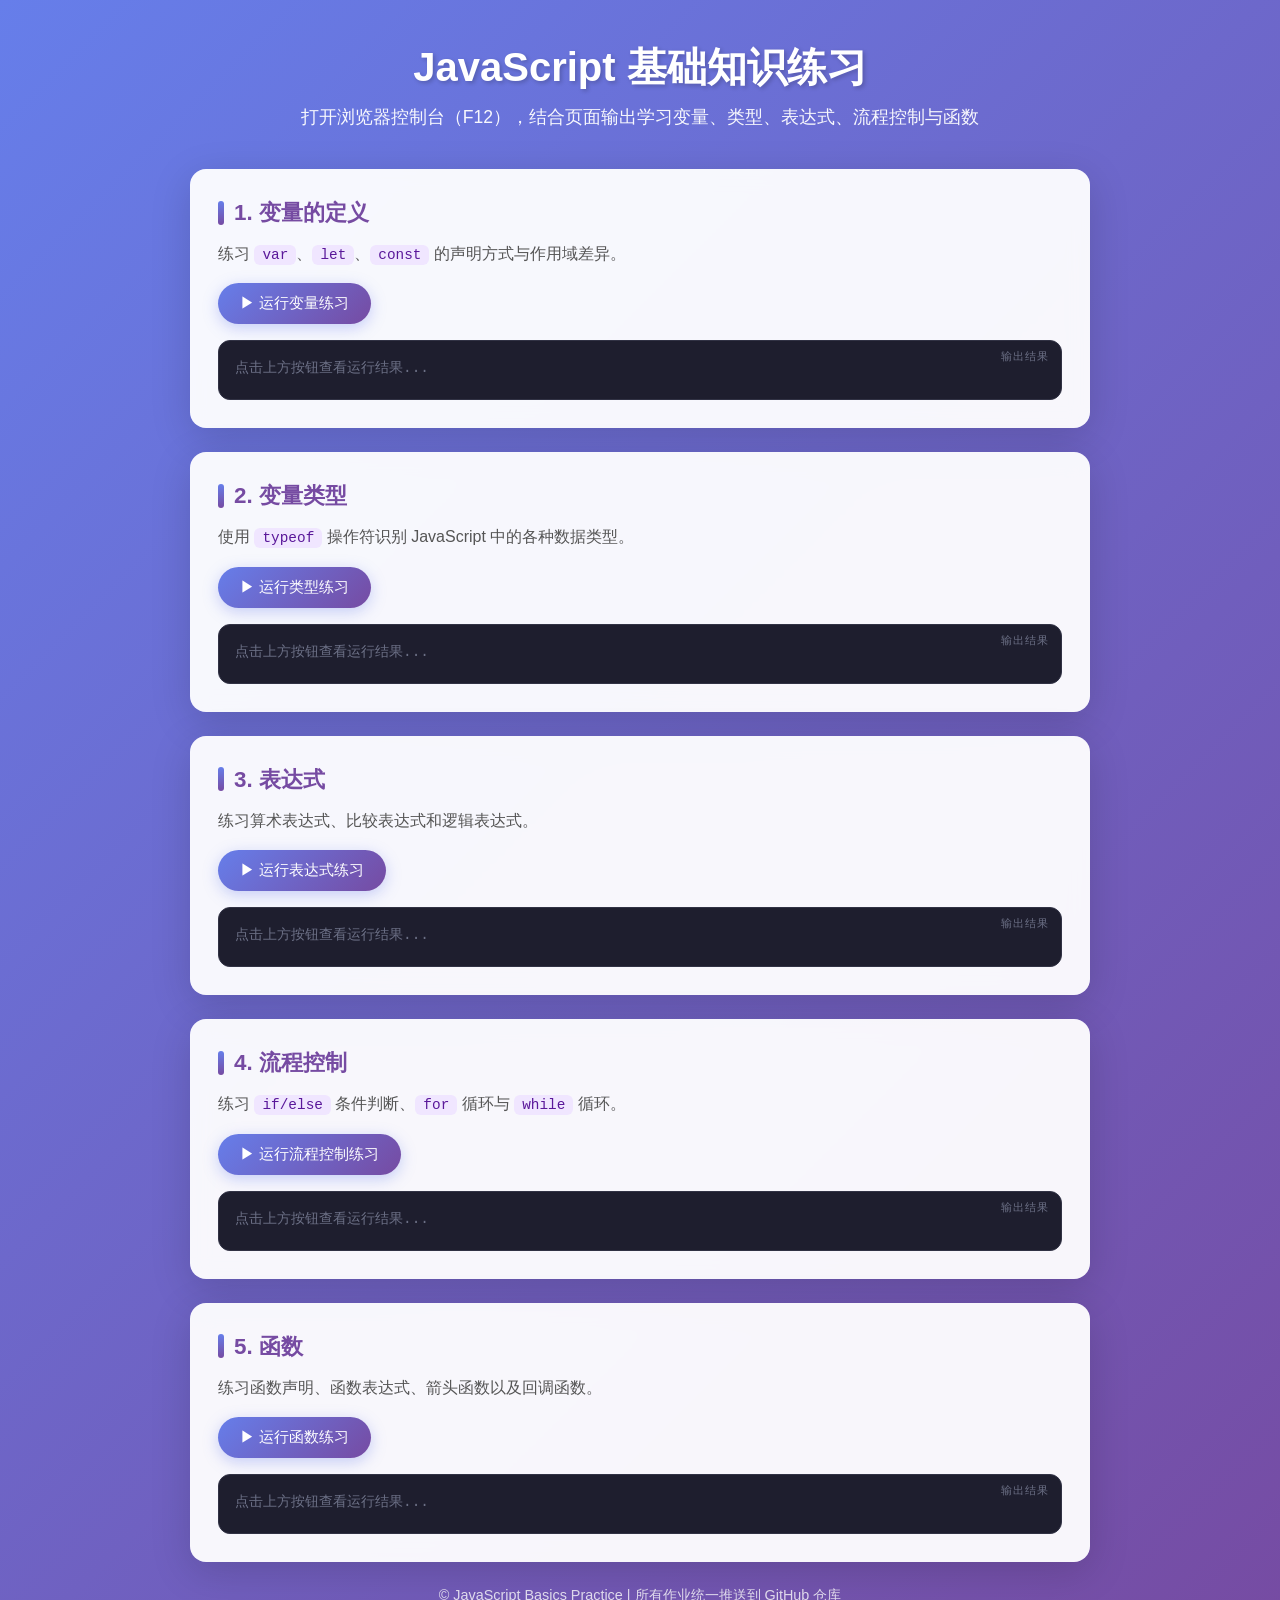
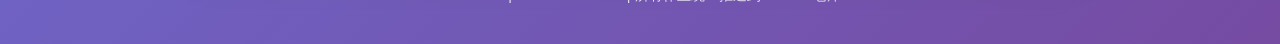
==== js-basics/index.html @ ec7c6239 "添加JS基础练习页面" ====
<!DOCTYPE html>
<html lang="zh-CN">
<head>
    <meta charset="UTF-8">
    <meta name="viewport" content="width=device-width, initial-scale=1.0">
    <title>JavaScript 基础知识练习</title>
    <style>
        * {
            margin: 0;
            padding: 0;
            box-sizing: border-box;
        }

        body {
            font-family: 'Segoe UI', 'Microsoft YaHei', Arial, sans-serif;
            background: linear-gradient(135deg, #667eea 0%, #764ba2 100%);
            min-height: 100vh;
            padding: 40px 20px;
            color: #333;
        }

        .container {
            max-width: 900px;
            margin: 0 auto;
        }

        header {
            text-align: center;
            margin-bottom: 40px;
            color: white;
        }

        header h1 {
            font-size: 2.5rem;
            margin-bottom: 10px;
            text-shadow: 2px 2px 4px rgba(0,0,0,0.2);
        }

        header p {
            font-size: 1.1rem;
            opacity: 0.95;
        }

        .card {
            background: rgba(255, 255, 255, 0.95);
            border-radius: 16px;
            padding: 28px;
            margin-bottom: 24px;
            box-shadow: 0 10px 40px rgba(0, 0, 0, 0.15);
            backdrop-filter: blur(10px);
            transition: transform 0.3s ease, box-shadow 0.3s ease;
        }

        .card:hover {
            transform: translateY(-4px);
            box-shadow: 0 16px 50px rgba(0, 0, 0, 0.2);
        }

        .card h2 {
            color: #764ba2;
            font-size: 1.4rem;
            margin-bottom: 12px;
            display: flex;
            align-items: center;
            gap: 10px;
        }

        .card h2::before {
            content: '';
            display: inline-block;
            width: 6px;
            height: 24px;
            background: linear-gradient(180deg, #667eea, #764ba2);
            border-radius: 3px;
        }

        .card > p {
            color: #555;
            margin-bottom: 16px;
            line-height: 1.7;
        }

        code {
            background: #f0e6ff;
            color: #5a189a;
            padding: 2px 8px;
            border-radius: 6px;
            font-family: 'Consolas', 'Monaco', monospace;
            font-size: 0.9em;
        }

        .btn-group {
            display: flex;
            flex-wrap: wrap;
            gap: 10px;
            margin-bottom: 16px;
        }

        button {
            background: linear-gradient(135deg, #667eea 0%, #764ba2 100%);
            color: white;
            border: none;
            padding: 10px 22px;
            border-radius: 25px;
            cursor: pointer;
            font-size: 0.95rem;
            font-weight: 500;
            transition: all 0.3s ease;
            box-shadow: 0 4px 15px rgba(102, 126, 234, 0.35);
        }

        button:hover {
            transform: translateY(-2px);
            box-shadow: 0 6px 20px rgba(102, 126, 234, 0.5);
        }

        button:active {
            transform: translateY(0);
        }

        .output {
            background: #1e1e2e;
            color: #a6e3a1;
            padding: 16px;
            border-radius: 12px;
            font-family: 'Consolas', 'Monaco', monospace;
            font-size: 0.9rem;
            white-space: pre-wrap;
            line-height: 1.6;
            min-height: 60px;
            border: 1px solid #313244;
            position: relative;
            overflow-x: auto;
        }

        .output::before {
            content: '输出结果';
            position: absolute;
            top: 8px;
            right: 12px;
            font-size: 0.7rem;
            color: #6c7086;
            text-transform: uppercase;
            letter-spacing: 1px;
        }

        .output.empty {
            color: #6c7086;
        }

        footer {
            text-align: center;
            color: rgba(255,255,255,0.8);
            margin-top: 20px;
            font-size: 0.9rem;
        }

        @media (max-width: 600px) {
            header h1 {
                font-size: 1.8rem;
            }
            .card {
                padding: 20px;
            }
        }
    </style>
</head>
<body>
    <div class="container">
        <header>
            <h1>JavaScript 基础知识练习</h1>
            <p>打开浏览器控制台（F12），结合页面输出学习变量、类型、表达式、流程控制与函数</p>
        </header>

        <div class="card">
            <h2>1. 变量的定义</h2>
            <p>练习 <code>var</code>、<code>let</code>、<code>const</code> 的声明方式与作用域差异。</p>
            <div class="btn-group">
                <button onclick="practiceVariables()">▶ 运行变量练习</button>
            </div>
            <div class="output empty" id="output-variables">点击上方按钮查看运行结果...</div>
        </div>

        <div class="card">
            <h2>2. 变量类型</h2>
            <p>使用 <code>typeof</code> 操作符识别 JavaScript 中的各种数据类型。</p>
            <div class="btn-group">
                <button onclick="practiceTypes()">▶ 运行类型练习</button>
            </div>
            <div class="output empty" id="output-types">点击上方按钮查看运行结果...</div>
        </div>

        <div class="card">
            <h2>3. 表达式</h2>
            <p>练习算术表达式、比较表达式和逻辑表达式。</p>
            <div class="btn-group">
                <button onclick="practiceExpressions()">▶ 运行表达式练习</button>
            </div>
            <div class="output empty" id="output-expressions">点击上方按钮查看运行结果...</div>
        </div>

        <div class="card">
            <h2>4. 流程控制</h2>
            <p>练习 <code>if/else</code> 条件判断、<code>for</code> 循环与 <code>while</code> 循环。</p>
            <div class="btn-group">
                <button onclick="practiceControlFlow()">▶ 运行流程控制练习</button>
            </div>
            <div class="output empty" id="output-control">点击上方按钮查看运行结果...</div>
        </div>

        <div class="card">
            <h2>5. 函数</h2>
            <p>练习函数声明、函数表达式、箭头函数以及回调函数。</p>
            <div class="btn-group">
                <button onclick="practiceFunctions()">▶ 运行函数练习</button>
            </div>
            <div class="output empty" id="output-functions">点击上方按钮查看运行结果...</div>
        </div>

        <footer>
            <p>© JavaScript Basics Practice | 所有作业统一推送到 GitHub 仓库</p>
        </footer>
    </div>

    <script>
        // ====================
        // 1. 变量的定义
        // ====================
        function practiceVariables() {
            console.log("=== 变量定义练习 ===");
            let output = "";

            var a = 10;
            var a = 20; // var 允许重复声明
            output += `var a = ${a}\n`;
            console.log("var a:", a);

            let b = 30;
            b = 40;
            output += `let b = ${b}\n`;
            console.log("let b:", b);

            const c = 50;
            output += `const c = ${c}\n`;
            console.log("const c:", c);

            if (true) {
                var x = "var 在块级外可访问";
                let y = "let 只在块级内可访问";
                const z = "const 只在块级内可访问";
                console.log(y);
                console.log(z);
            }
            output += `if 块外访问 var x: ${x}\n`;
            console.log("if 块外访问 var x:", x);

            const el = document.getElementById("output-variables");
            el.textContent = output;
            el.classList.remove("empty");
        }

        // ====================
        // 2. 变量类型
        // ====================
        function practiceTypes() {
            console.log("=== 变量类型练习 ===");
            let output = "";

            const values = [
                42,
                3.14,
                "Hello JS",
                true,
                undefined,
                null,
                { name: "Alice" },
                [1, 2, 3],
                function() {}
            ];

            values.forEach(function(val) {
                const typeStr = typeof val;
                const line = `值: ${String(val)}  =>  类型: ${typeStr}`;
                output += line + "\n";
                console.log(line);
            });

            const el = document.getElementById("output-types");
            el.textContent = output;
            el.classList.remove("empty");
        }

        // ====================
        // 3. 表达式
        // ====================
        function practiceExpressions() {
            console.log("=== 表达式练习 ===");
            let output = "";

            let sum = 10 + 5;
            let diff = 10 - 5;
            let product = 10 * 5;
            let quotient = 10 / 3;
            let remainder = 10 % 3;
            let power = 2 ** 4;

            output += `算术: 10+5=${sum}, 10-5=${diff}, 10*5=${product}, 10/3=${quotient.toFixed(2)}, 10%3=${remainder}, 2**4=${power}\n`;
            console.log("算术表达式:", sum, diff, product, quotient, remainder, power);

            let eq = 5 == "5";
            let seq = 5 === "5";
            let gt = 10 > 3;
            let lte = 10 <= 3;

            output += `比较: 5=="5"=${eq}, 5==="5"=${seq}, 10>3=${gt}, 10<=3=${lte}\n`;
            console.log("比较表达式:", eq, seq, gt, lte);

            let andResult = (true && false);
            let orResult = (true || false);
            let notResult = !true;

            output += `逻辑: true&&false=${andResult}, true||false=${orResult}, !true=${notResult}\n`;
            console.log("逻辑表达式:", andResult, orResult, notResult);

            const el = document.getElementById("output-expressions");
            el.textContent = output;
            el.classList.remove("empty");
        }

        // ====================
        // 4. 流程控制
        // ====================
        function practiceControlFlow() {
            console.log("=== 流程控制练习 ===");
            let output = "";

            let score = 85;
            let grade;
            if (score >= 90) {
                grade = "A（优秀）";
            } else if (score >= 80) {
                grade = "B（良好）";
            } else if (score >= 60) {
                grade = "C（及格）";
            } else {
                grade = "D（不及格）";
            }
            output += `成绩: ${score}  =>  等级: ${grade}\n`;
            console.log(`成绩 ${score} 的等级是 ${grade}`);

            let factorial = 1;
            let forDetails = "";
            for (let i = 1; i <= 5; i++) {
                factorial *= i;
                forDetails += `${i} `;
            }
            output += `for 循环 (1~5): ${forDetails.trim()} => 阶乘结果: ${factorial}\n`;
            console.log("for 循环阶乘:", factorial);

            let sum = 0;
            let n = 1;
            let whileDetails = "";
            while (sum < 10) {
                sum += n;
                whileDetails += `+${n} `;
                n++;
            }
            output += `while 循环: ${whileDetails.trim()} = ${sum}\n`;
            console.log("while 循环累加:", sum);

            const el = document.getElementById("output-control");
            el.textContent = output;
            el.classList.remove("empty");
        }

        // ====================
        // 5. 函数
        // ====================
        function practiceFunctions() {
            console.log("=== 函数练习 ===");
            let output = "";

            function add(a, b) {
                return a + b;
            }
            let r1 = add(3, 4);
            output += `函数声明 add(3,4) = ${r1}\n`;
            console.log("函数声明:", r1);

            const multiply = function(a, b) {
                return a * b;
            };
            let r2 = multiply(5, 6);
            output += `函数表达式 multiply(5,6) = ${r2}\n`;
            console.log("函数表达式:", r2);

            const divide = (a, b) => a / b;
            let r3 = divide(20, 4);
            output += `箭头函数 divide(20,4) = ${r3}\n`;
            console.log("箭头函数:", r3);

            function operate(a, b, callback) {
                return callback(a, b);
            }
            let r4 = operate(10, 3, (x, y) => x - y);
            output += `回调函数 operate(10,3,减法) = ${r4}\n`;
            console.log("回调函数:", r4);

            const el = document.getElementById("output-functions");
            el.textContent = output;
            el.classList.remove("empty");
        }
    </script>
</body>
</html>
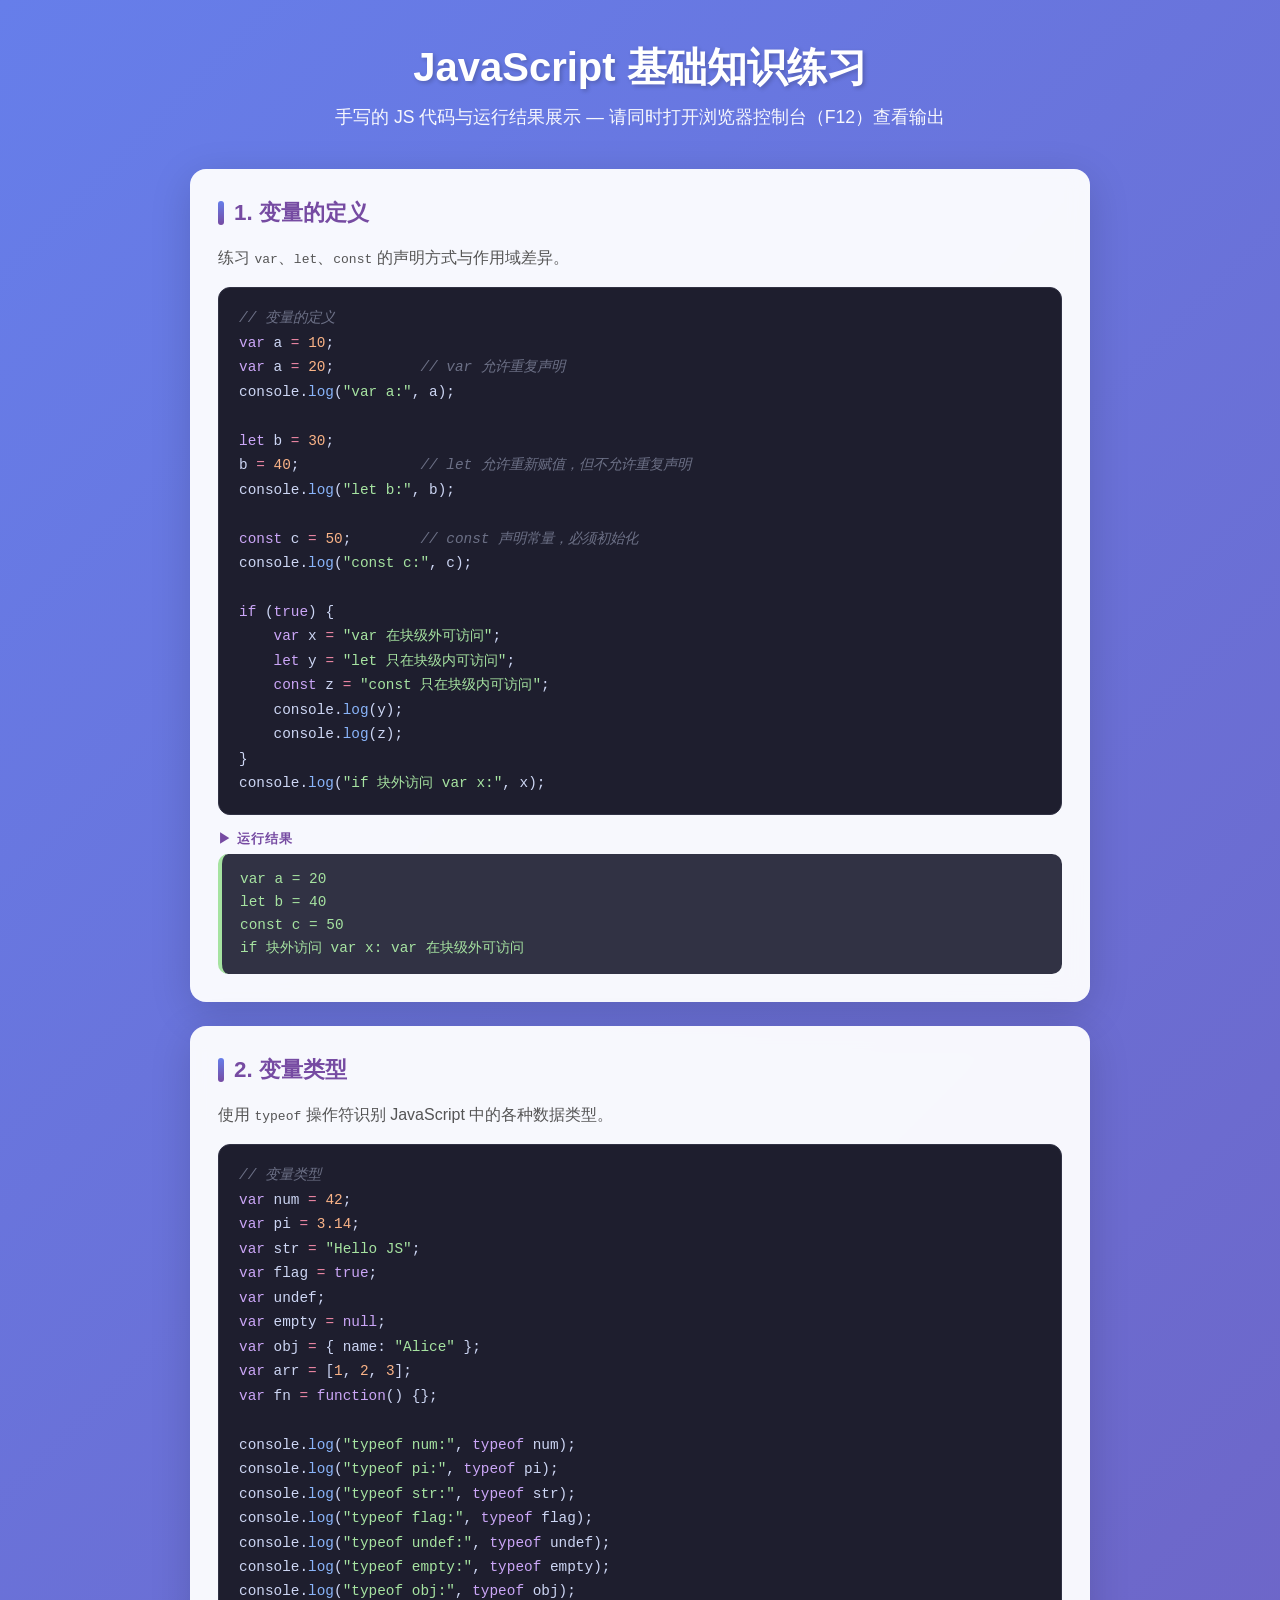
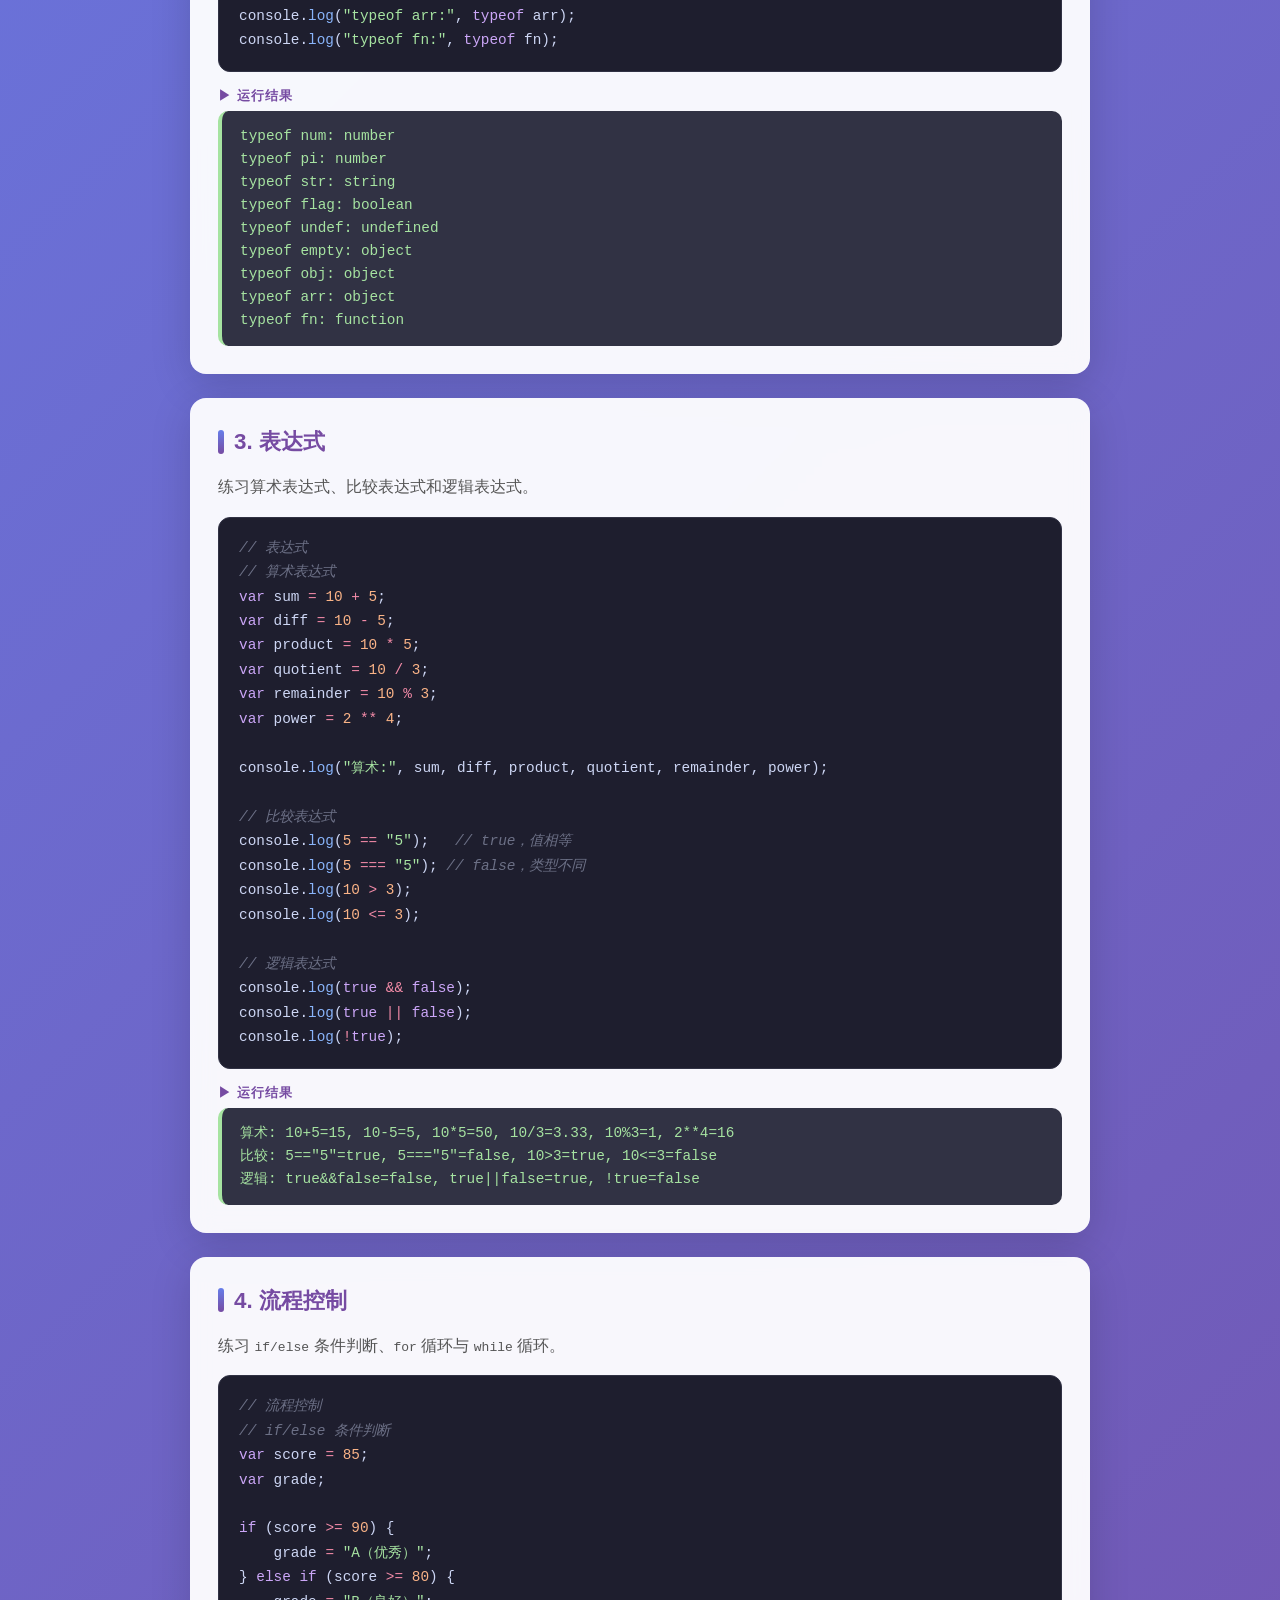
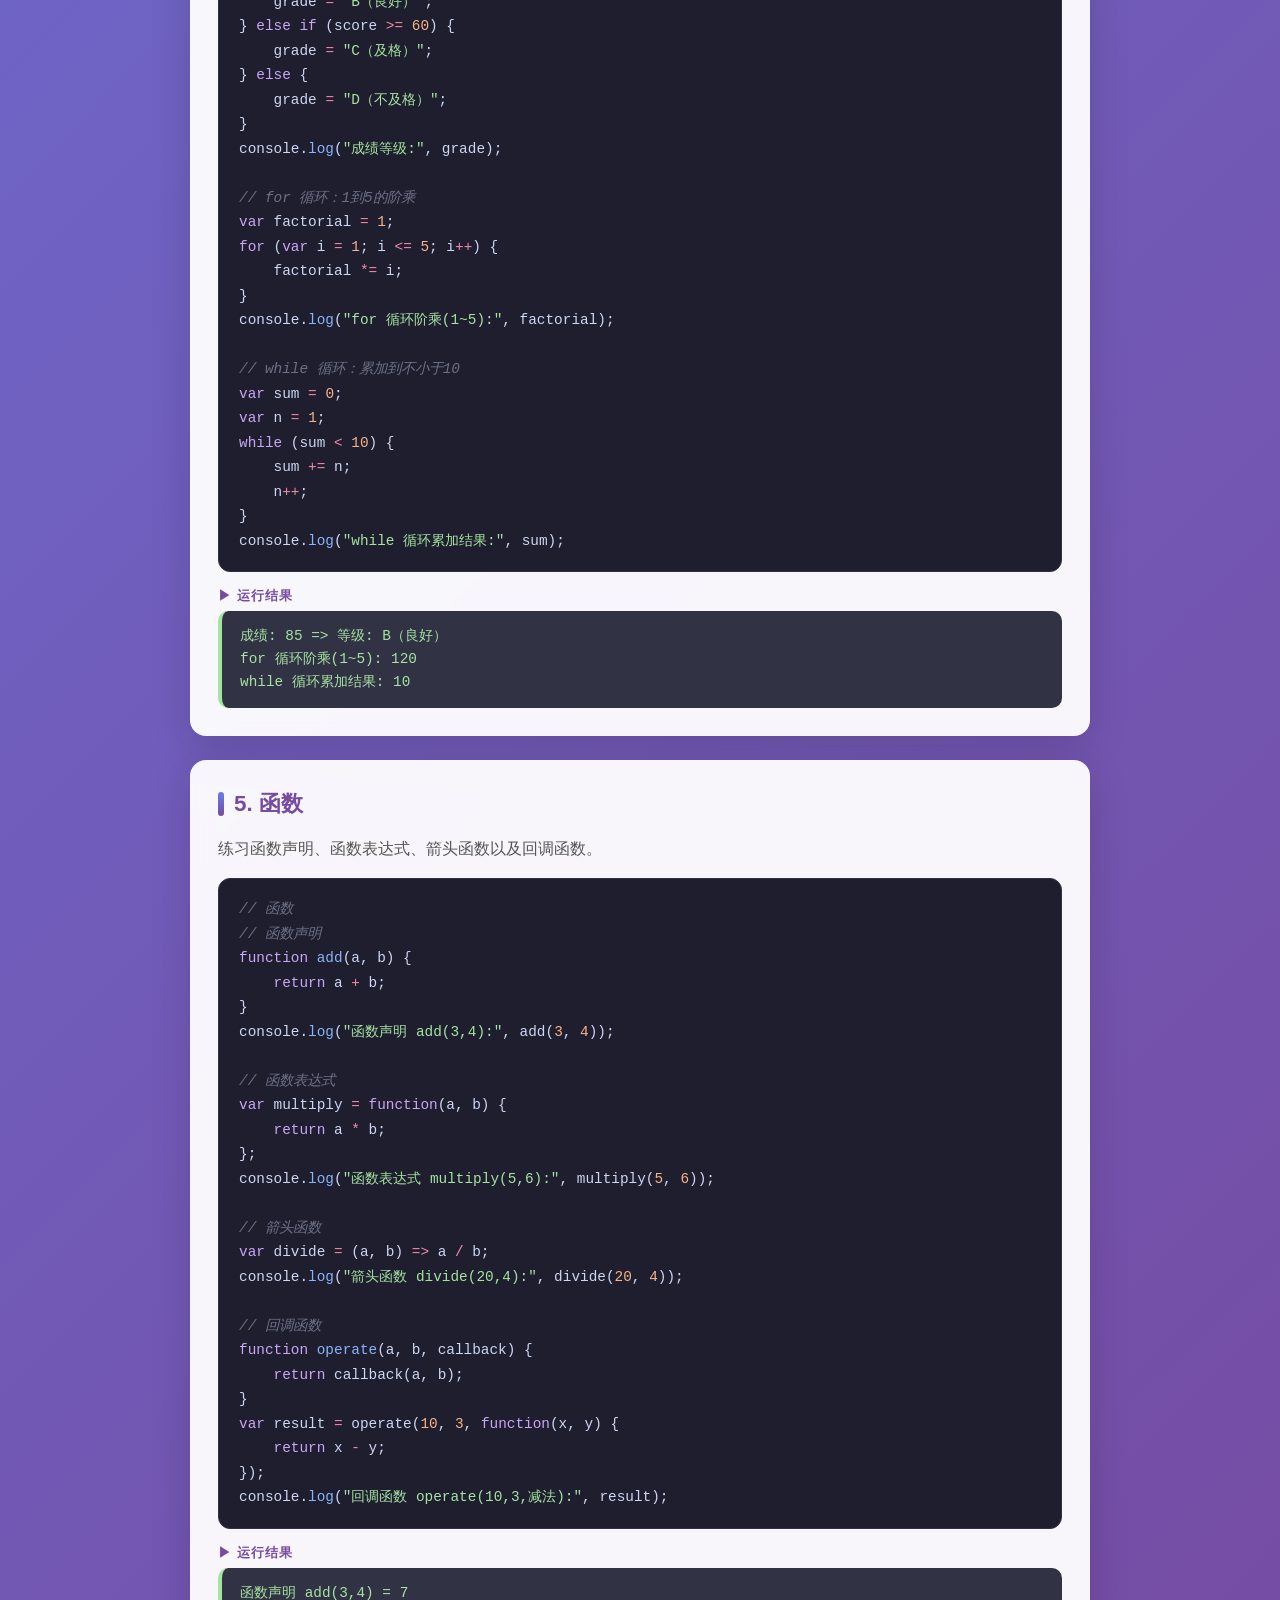
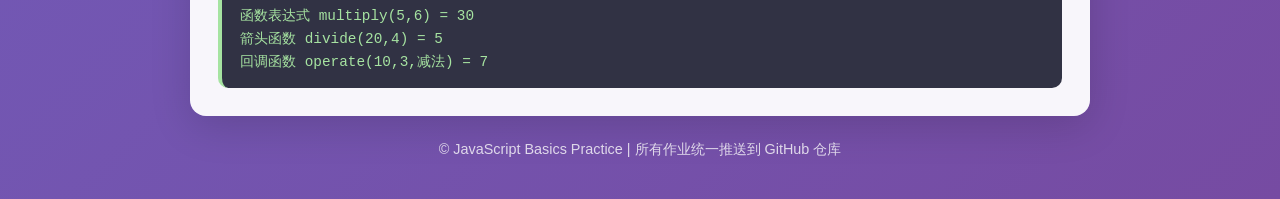
==== commit e575aa6b: "优化JS基础练习页面：改为手写代码展示+自动执行结果" ====
--- a/js-basics/index.html
+++ b/js-basics/index.html
@@ -59,7 +59,7 @@
         .card h2 {
             color: #764ba2;
             font-size: 1.4rem;
-            margin-bottom: 12px;
+            margin-bottom: 16px;
             display: flex;
             align-items: center;
             gap: 10px;
@@ -80,72 +80,52 @@
             line-height: 1.7;
         }
 
-        code {
-            background: #f0e6ff;
-            color: #5a189a;
-            padding: 2px 8px;
-            border-radius: 6px;
+        .code-block {
+            background: #1e1e2e;
+            color: #cdd6f4;
+            padding: 18px 20px;
+            border-radius: 12px;
             font-family: 'Consolas', 'Monaco', monospace;
-            font-size: 0.9em;
-        }
-
-        .btn-group {
-            display: flex;
-            flex-wrap: wrap;
-            gap: 10px;
+            font-size: 0.9rem;
+            line-height: 1.7;
+            overflow-x: auto;
             margin-bottom: 16px;
-        }
-
-        button {
-            background: linear-gradient(135deg, #667eea 0%, #764ba2 100%);
-            color: white;
-            border: none;
-            padding: 10px 22px;
-            border-radius: 25px;
-            cursor: pointer;
-            font-size: 0.95rem;
-            font-weight: 500;
-            transition: all 0.3s ease;
-            box-shadow: 0 4px 15px rgba(102, 126, 234, 0.35);
-        }
-
-        button:hover {
-            transform: translateY(-2px);
-            box-shadow: 0 6px 20px rgba(102, 126, 234, 0.5);
-        }
-
-        button:active {
-            transform: translateY(0);
+            border: 1px solid #313244;
+        }
+
+        .code-block .kw { color: #cba6f7; }   /* keyword */
+        .code-block .str { color: #a6e3a1; }  /* string */
+        .code-block .num { color: #fab387; }  /* number */
+        .code-block .cm { color: #6c7086; font-style: italic; } /* comment */
+        .code-block .fn { color: #89b4fa; }   /* function */
+        .code-block .op { color: #f38ba8; }   /* operator */
+
+        pre {
+            margin: 0;
+            white-space: pre-wrap;
+            word-wrap: break-word;
         }
 
         .output {
-            background: #1e1e2e;
+            background: #313244;
             color: #a6e3a1;
-            padding: 16px;
-            border-radius: 12px;
+            padding: 14px 18px;
+            border-radius: 10px;
             font-family: 'Consolas', 'Monaco', monospace;
             font-size: 0.9rem;
             white-space: pre-wrap;
             line-height: 1.6;
-            min-height: 60px;
-            border: 1px solid #313244;
-            position: relative;
-            overflow-x: auto;
-        }
-
-        .output::before {
-            content: '输出结果';
-            position: absolute;
-            top: 8px;
-            right: 12px;
-            font-size: 0.7rem;
-            color: #6c7086;
+            min-height: 50px;
+            border-left: 4px solid #a6e3a1;
+        }
+
+        .output-label {
+            font-size: 0.8rem;
+            color: #764ba2;
+            font-weight: 600;
+            margin-bottom: 6px;
             text-transform: uppercase;
             letter-spacing: 1px;
-        }
-
-        .output.empty {
-            color: #6c7086;
         }
 
         footer {
@@ -169,52 +149,184 @@
     <div class="container">
         <header>
             <h1>JavaScript 基础知识练习</h1>
-            <p>打开浏览器控制台（F12），结合页面输出学习变量、类型、表达式、流程控制与函数</p>
+            <p>手写的 JS 代码与运行结果展示 — 请同时打开浏览器控制台（F12）查看输出</p>
         </header>
 
+        <!-- 1. 变量的定义 -->
         <div class="card">
             <h2>1. 变量的定义</h2>
             <p>练习 <code>var</code>、<code>let</code>、<code>const</code> 的声明方式与作用域差异。</p>
-            <div class="btn-group">
-                <button onclick="practiceVariables()">▶ 运行变量练习</button>
+
+            <div class="code-block">
+<pre><span class="cm">// 变量的定义</span>
+<span class="kw">var</span> a <span class="op">=</span> <span class="num">10</span>;
+<span class="kw">var</span> a <span class="op">=</span> <span class="num">20</span>;          <span class="cm">// var 允许重复声明</span>
+console.<span class="fn">log</span>(<span class="str">"var a:"</span>, a);
+
+<span class="kw">let</span> b <span class="op">=</span> <span class="num">30</span>;
+b <span class="op">=</span> <span class="num">40</span>;              <span class="cm">// let 允许重新赋值，但不允许重复声明</span>
+console.<span class="fn">log</span>(<span class="str">"let b:"</span>, b);
+
+<span class="kw">const</span> c <span class="op">=</span> <span class="num">50</span>;        <span class="cm">// const 声明常量，必须初始化</span>
+console.<span class="fn">log</span>(<span class="str">"const c:"</span>, c);
+
+<span class="kw">if</span> (<span class="kw">true</span>) {
+    <span class="kw">var</span> x <span class="op">=</span> <span class="str">"var 在块级外可访问"</span>;
+    <span class="kw">let</span> y <span class="op">=</span> <span class="str">"let 只在块级内可访问"</span>;
+    <span class="kw">const</span> z <span class="op">=</span> <span class="str">"const 只在块级内可访问"</span>;
+    console.<span class="fn">log</span>(y);
+    console.<span class="fn">log</span>(z);
+}
+console.<span class="fn">log</span>(<span class="str">"if 块外访问 var x:"</span>, x);</pre>
             </div>
-            <div class="output empty" id="output-variables">点击上方按钮查看运行结果...</div>
+
+            <div class="output-label">▶ 运行结果</div>
+            <div class="output" id="output-variables"></div>
         </div>
 
+        <!-- 2. 变量类型 -->
         <div class="card">
             <h2>2. 变量类型</h2>
             <p>使用 <code>typeof</code> 操作符识别 JavaScript 中的各种数据类型。</p>
-            <div class="btn-group">
-                <button onclick="practiceTypes()">▶ 运行类型练习</button>
+
+            <div class="code-block">
+<pre><span class="cm">// 变量类型</span>
+<span class="kw">var</span> num <span class="op">=</span> <span class="num">42</span>;
+<span class="kw">var</span> pi <span class="op">=</span> <span class="num">3.14</span>;
+<span class="kw">var</span> str <span class="op">=</span> <span class="str">"Hello JS"</span>;
+<span class="kw">var</span> flag <span class="op">=</span> <span class="kw">true</span>;
+<span class="kw">var</span> undef;
+<span class="kw">var</span> empty <span class="op">=</span> <span class="kw">null</span>;
+<span class="kw">var</span> obj <span class="op">=</span> { name: <span class="str">"Alice"</span> };
+<span class="kw">var</span> arr <span class="op">=</span> [<span class="num">1</span>, <span class="num">2</span>, <span class="num">3</span>];
+<span class="kw">var</span> fn <span class="op">=</span> <span class="kw">function</span>() {};
+
+console.<span class="fn">log</span>(<span class="str">"typeof num:"</span>, <span class="kw">typeof</span> num);
+console.<span class="fn">log</span>(<span class="str">"typeof pi:"</span>, <span class="kw">typeof</span> pi);
+console.<span class="fn">log</span>(<span class="str">"typeof str:"</span>, <span class="kw">typeof</span> str);
+console.<span class="fn">log</span>(<span class="str">"typeof flag:"</span>, <span class="kw">typeof</span> flag);
+console.<span class="fn">log</span>(<span class="str">"typeof undef:"</span>, <span class="kw">typeof</span> undef);
+console.<span class="fn">log</span>(<span class="str">"typeof empty:"</span>, <span class="kw">typeof</span> empty);
+console.<span class="fn">log</span>(<span class="str">"typeof obj:"</span>, <span class="kw">typeof</span> obj);
+console.<span class="fn">log</span>(<span class="str">"typeof arr:"</span>, <span class="kw">typeof</span> arr);
+console.<span class="fn">log</span>(<span class="str">"typeof fn:"</span>, <span class="kw">typeof</span> fn);</pre>
             </div>
-            <div class="output empty" id="output-types">点击上方按钮查看运行结果...</div>
+
+            <div class="output-label">▶ 运行结果</div>
+            <div class="output" id="output-types"></div>
         </div>
 
+        <!-- 3. 表达式 -->
         <div class="card">
             <h2>3. 表达式</h2>
             <p>练习算术表达式、比较表达式和逻辑表达式。</p>
-            <div class="btn-group">
-                <button onclick="practiceExpressions()">▶ 运行表达式练习</button>
+
+            <div class="code-block">
+<pre><span class="cm">// 表达式</span>
+<span class="cm">// 算术表达式</span>
+<span class="kw">var</span> sum <span class="op">=</span> <span class="num">10</span> <span class="op">+</span> <span class="num">5</span>;
+<span class="kw">var</span> diff <span class="op">=</span> <span class="num">10</span> <span class="op">-</span> <span class="num">5</span>;
+<span class="kw">var</span> product <span class="op">=</span> <span class="num">10</span> <span class="op">*</span> <span class="num">5</span>;
+<span class="kw">var</span> quotient <span class="op">=</span> <span class="num">10</span> <span class="op">/</span> <span class="num">3</span>;
+<span class="kw">var</span> remainder <span class="op">=</span> <span class="num">10</span> <span class="op">%</span> <span class="num">3</span>;
+<span class="kw">var</span> power <span class="op">=</span> <span class="num">2</span> <span class="op">**</span> <span class="num">4</span>;
+
+console.<span class="fn">log</span>(<span class="str">"算术:"</span>, sum, diff, product, quotient, remainder, power);
+
+<span class="cm">// 比较表达式</span>
+console.<span class="fn">log</span>(<span class="num">5</span> <span class="op">==</span> <span class="str">"5"</span>);   <span class="cm">// true，值相等</span>
+console.<span class="fn">log</span>(<span class="num">5</span> <span class="op">===</span> <span class="str">"5"</span>); <span class="cm">// false，类型不同</span>
+console.<span class="fn">log</span>(<span class="num">10</span> <span class="op">></span> <span class="num">3</span>);
+console.<span class="fn">log</span>(<span class="num">10</span> <span class="op"><=</span> <span class="num">3</span>);
+
+<span class="cm">// 逻辑表达式</span>
+console.<span class="fn">log</span>(<span class="kw">true</span> <span class="op">&&</span> <span class="kw">false</span>);
+console.<span class="fn">log</span>(<span class="kw">true</span> <span class="op">||</span> <span class="kw">false</span>);
+console.<span class="fn">log</span>(<span class="op">!</span><span class="kw">true</span>);</pre>
             </div>
-            <div class="output empty" id="output-expressions">点击上方按钮查看运行结果...</div>
+
+            <div class="output-label">▶ 运行结果</div>
+            <div class="output" id="output-expressions"></div>
         </div>
 
+        <!-- 4. 流程控制 -->
         <div class="card">
             <h2>4. 流程控制</h2>
             <p>练习 <code>if/else</code> 条件判断、<code>for</code> 循环与 <code>while</code> 循环。</p>
-            <div class="btn-group">
-                <button onclick="practiceControlFlow()">▶ 运行流程控制练习</button>
+
+            <div class="code-block">
+<pre><span class="cm">// 流程控制</span>
+<span class="cm">// if/else 条件判断</span>
+<span class="kw">var</span> score <span class="op">=</span> <span class="num">85</span>;
+<span class="kw">var</span> grade;
+
+<span class="kw">if</span> (score <span class="op">>=</span> <span class="num">90</span>) {
+    grade <span class="op">=</span> <span class="str">"A（优秀）"</span>;
+} <span class="kw">else if</span> (score <span class="op">>=</span> <span class="num">80</span>) {
+    grade <span class="op">=</span> <span class="str">"B（良好）"</span>;
+} <span class="kw">else if</span> (score <span class="op">>=</span> <span class="num">60</span>) {
+    grade <span class="op">=</span> <span class="str">"C（及格）"</span>;
+} <span class="kw">else</span> {
+    grade <span class="op">=</span> <span class="str">"D（不及格）"</span>;
+}
+console.<span class="fn">log</span>(<span class="str">"成绩等级:"</span>, grade);
+
+<span class="cm">// for 循环：1到5的阶乘</span>
+<span class="kw">var</span> factorial <span class="op">=</span> <span class="num">1</span>;
+<span class="kw">for</span> (<span class="kw">var</span> i <span class="op">=</span> <span class="num">1</span>; i <span class="op"><=</span> <span class="num">5</span>; i<span class="op">++</span>) {
+    factorial <span class="op">*=</span> i;
+}
+console.<span class="fn">log</span>(<span class="str">"for 循环阶乘(1~5):"</span>, factorial);
+
+<span class="cm">// while 循环：累加到不小于10</span>
+<span class="kw">var</span> sum <span class="op">=</span> <span class="num">0</span>;
+<span class="kw">var</span> n <span class="op">=</span> <span class="num">1</span>;
+<span class="kw">while</span> (sum <span class="op"><</span> <span class="num">10</span>) {
+    sum <span class="op">+=</span> n;
+    n<span class="op">++</span>;
+}
+console.<span class="fn">log</span>(<span class="str">"while 循环累加结果:"</span>, sum);</pre>
             </div>
-            <div class="output empty" id="output-control">点击上方按钮查看运行结果...</div>
+
+            <div class="output-label">▶ 运行结果</div>
+            <div class="output" id="output-control"></div>
         </div>
 
+        <!-- 5. 函数 -->
         <div class="card">
             <h2>5. 函数</h2>
             <p>练习函数声明、函数表达式、箭头函数以及回调函数。</p>
-            <div class="btn-group">
-                <button onclick="practiceFunctions()">▶ 运行函数练习</button>
+
+            <div class="code-block">
+<pre><span class="cm">// 函数</span>
+<span class="cm">// 函数声明</span>
+<span class="kw">function</span> <span class="fn">add</span>(a, b) {
+    <span class="kw">return</span> a <span class="op">+</span> b;
+}
+console.<span class="fn">log</span>(<span class="str">"函数声明 add(3,4):"</span>, add(<span class="num">3</span>, <span class="num">4</span>));
+
+<span class="cm">// 函数表达式</span>
+<span class="kw">var</span> multiply <span class="op">=</span> <span class="kw">function</span>(a, b) {
+    <span class="kw">return</span> a <span class="op">*</span> b;
+};
+console.<span class="fn">log</span>(<span class="str">"函数表达式 multiply(5,6):"</span>, multiply(<span class="num">5</span>, <span class="num">6</span>));
+
+<span class="cm">// 箭头函数</span>
+<span class="kw">var</span> divide <span class="op">=</span> (a, b) <span class="op">=></span> a <span class="op">/</span> b;
+console.<span class="fn">log</span>(<span class="str">"箭头函数 divide(20,4):"</span>, divide(<span class="num">20</span>, <span class="num">4</span>));
+
+<span class="cm">// 回调函数</span>
+<span class="kw">function</span> <span class="fn">operate</span>(a, b, callback) {
+    <span class="kw">return</span> callback(a, b);
+}
+<span class="kw">var</span> result <span class="op">=</span> operate(<span class="num">10</span>, <span class="num">3</span>, <span class="kw">function</span>(x, y) {
+    <span class="kw">return</span> x <span class="op">-</span> y;
+});
+console.<span class="fn">log</span>(<span class="str">"回调函数 operate(10,3,减法):"</span>, result);</pre>
             </div>
-            <div class="output empty" id="output-functions">点击上方按钮查看运行结果...</div>
+
+            <div class="output-label">▶ 运行结果</div>
+            <div class="output" id="output-functions"></div>
         </div>
 
         <footer>
@@ -224,24 +336,23 @@
 
     <script>
         // ====================
-        // 1. 变量的定义
+        // 页面加载时自动执行所有练习
         // ====================
-        function practiceVariables() {
-            console.log("=== 变量定义练习 ===");
-            let output = "";
-
+        (function() {
+            // 1. 变量的定义
+            var output1 = "";
             var a = 10;
-            var a = 20; // var 允许重复声明
-            output += `var a = ${a}\n`;
+            var a = 20;
+            output1 += "var a = " + a + "\n";
             console.log("var a:", a);
 
             let b = 30;
             b = 40;
-            output += `let b = ${b}\n`;
+            output1 += "let b = " + b + "\n";
             console.log("let b:", b);
 
             const c = 50;
-            output += `const c = ${c}\n`;
+            output1 += "const c = " + c + "\n";
             console.log("const c:", c);
 
             if (true) {
@@ -251,91 +362,60 @@
                 console.log(y);
                 console.log(z);
             }
-            output += `if 块外访问 var x: ${x}\n`;
+            output1 += "if 块外访问 var x: " + x + "\n";
             console.log("if 块外访问 var x:", x);
-
-            const el = document.getElementById("output-variables");
-            el.textContent = output;
-            el.classList.remove("empty");
-        }
-
-        // ====================
-        // 2. 变量类型
-        // ====================
-        function practiceTypes() {
-            console.log("=== 变量类型练习 ===");
-            let output = "";
-
-            const values = [
-                42,
-                3.14,
-                "Hello JS",
-                true,
-                undefined,
-                null,
-                { name: "Alice" },
-                [1, 2, 3],
-                function() {}
+            document.getElementById("output-variables").textContent = output1;
+
+            // 2. 变量类型
+            var output2 = "";
+            var values = [
+                { name: "num", val: 42 },
+                { name: "pi", val: 3.14 },
+                { name: "str", val: "Hello JS" },
+                { name: "flag", val: true },
+                { name: "undef", val: undefined },
+                { name: "empty", val: null },
+                { name: "obj", val: { name: "Alice" } },
+                { name: "arr", val: [1, 2, 3] },
+                { name: "fn", val: function() {} }
             ];
-
-            values.forEach(function(val) {
-                const typeStr = typeof val;
-                const line = `值: ${String(val)}  =>  类型: ${typeStr}`;
-                output += line + "\n";
+            for (var i = 0; i < values.length; i++) {
+                var item = values[i];
+                var line = "typeof " + item.name + ": " + typeof item.val;
+                output2 += line + "\n";
                 console.log(line);
-            });
-
-            const el = document.getElementById("output-types");
-            el.textContent = output;
-            el.classList.remove("empty");
-        }
-
-        // ====================
-        // 3. 表达式
-        // ====================
-        function practiceExpressions() {
-            console.log("=== 表达式练习 ===");
-            let output = "";
-
-            let sum = 10 + 5;
-            let diff = 10 - 5;
-            let product = 10 * 5;
-            let quotient = 10 / 3;
-            let remainder = 10 % 3;
-            let power = 2 ** 4;
-
-            output += `算术: 10+5=${sum}, 10-5=${diff}, 10*5=${product}, 10/3=${quotient.toFixed(2)}, 10%3=${remainder}, 2**4=${power}\n`;
+            }
+            document.getElementById("output-types").textContent = output2;
+
+            // 3. 表达式
+            var output3 = "";
+            var sum = 10 + 5;
+            var diff = 10 - 5;
+            var product = 10 * 5;
+            var quotient = 10 / 3;
+            var remainder = 10 % 3;
+            var power = 2 ** 4;
+            output3 += "算术: 10+5=" + sum + ", 10-5=" + diff + ", 10*5=" + product + ", 10/3=" + quotient.toFixed(2) + ", 10%3=" + remainder + ", 2**4=" + power + "\n";
             console.log("算术表达式:", sum, diff, product, quotient, remainder, power);
 
-            let eq = 5 == "5";
-            let seq = 5 === "5";
-            let gt = 10 > 3;
-            let lte = 10 <= 3;
-
-            output += `比较: 5=="5"=${eq}, 5==="5"=${seq}, 10>3=${gt}, 10<=3=${lte}\n`;
+            var eq = 5 == "5";
+            var seq = 5 === "5";
+            var gt = 10 > 3;
+            var lte = 10 <= 3;
+            output3 += "比较: 5==\"5\"=" + eq + ", 5===\"5\"=" + seq + ", 10>3=" + gt + ", 10<=3=" + lte + "\n";
             console.log("比较表达式:", eq, seq, gt, lte);
 
-            let andResult = (true && false);
-            let orResult = (true || false);
-            let notResult = !true;
-
-            output += `逻辑: true&&false=${andResult}, true||false=${orResult}, !true=${notResult}\n`;
+            var andResult = (true && false);
+            var orResult = (true || false);
+            var notResult = !true;
+            output3 += "逻辑: true&&false=" + andResult + ", true||false=" + orResult + ", !true=" + notResult + "\n";
             console.log("逻辑表达式:", andResult, orResult, notResult);
-
-            const el = document.getElementById("output-expressions");
-            el.textContent = output;
-            el.classList.remove("empty");
-        }
-
-        // ====================
-        // 4. 流程控制
-        // ====================
-        function practiceControlFlow() {
-            console.log("=== 流程控制练习 ===");
-            let output = "";
-
-            let score = 85;
-            let grade;
+            document.getElementById("output-expressions").textContent = output3;
+
+            // 4. 流程控制
+            var output4 = "";
+            var score = 85;
+            var grade;
             if (score >= 90) {
                 grade = "A（优秀）";
             } else if (score >= 80) {
@@ -345,71 +425,57 @@
             } else {
                 grade = "D（不及格）";
             }
-            output += `成绩: ${score}  =>  等级: ${grade}\n`;
-            console.log(`成绩 ${score} 的等级是 ${grade}`);
-
-            let factorial = 1;
-            let forDetails = "";
-            for (let i = 1; i <= 5; i++) {
-                factorial *= i;
-                forDetails += `${i} `;
-            }
-            output += `for 循环 (1~5): ${forDetails.trim()} => 阶乘结果: ${factorial}\n`;
+            output4 += "成绩: " + score + " => 等级: " + grade + "\n";
+            console.log("成绩等级:", grade);
+
+            var factorial = 1;
+            for (var j = 1; j <= 5; j++) {
+                factorial *= j;
+            }
+            output4 += "for 循环阶乘(1~5): " + factorial + "\n";
             console.log("for 循环阶乘:", factorial);
 
-            let sum = 0;
-            let n = 1;
-            let whileDetails = "";
-            while (sum < 10) {
-                sum += n;
-                whileDetails += `+${n} `;
+            var sum2 = 0;
+            var n = 1;
+            while (sum2 < 10) {
+                sum2 += n;
                 n++;
             }
-            output += `while 循环: ${whileDetails.trim()} = ${sum}\n`;
-            console.log("while 循环累加:", sum);
-
-            const el = document.getElementById("output-control");
-            el.textContent = output;
-            el.classList.remove("empty");
-        }
-
-        // ====================
-        // 5. 函数
-        // ====================
-        function practiceFunctions() {
-            console.log("=== 函数练习 ===");
-            let output = "";
-
+            output4 += "while 循环累加结果: " + sum2 + "\n";
+            console.log("while 循环累加:", sum2);
+            document.getElementById("output-control").textContent = output4;
+
+            // 5. 函数
+            var output5 = "";
             function add(a, b) {
                 return a + b;
             }
-            let r1 = add(3, 4);
-            output += `函数声明 add(3,4) = ${r1}\n`;
+            var r1 = add(3, 4);
+            output5 += "函数声明 add(3,4) = " + r1 + "\n";
             console.log("函数声明:", r1);
 
-            const multiply = function(a, b) {
+            var multiply = function(a, b) {
                 return a * b;
             };
-            let r2 = multiply(5, 6);
-            output += `函数表达式 multiply(5,6) = ${r2}\n`;
+            var r2 = multiply(5, 6);
+            output5 += "函数表达式 multiply(5,6) = " + r2 + "\n";
             console.log("函数表达式:", r2);
 
-            const divide = (a, b) => a / b;
-            let r3 = divide(20, 4);
-            output += `箭头函数 divide(20,4) = ${r3}\n`;
+            var divide = (a, b) => a / b;
+            var r3 = divide(20, 4);
+            output5 += "箭头函数 divide(20,4) = " + r3 + "\n";
             console.log("箭头函数:", r3);
 
             function operate(a, b, callback) {
                 return callback(a, b);
             }
-            let r4 = operate(10, 3, (x, y) => x - y);
-            output += `回调函数 operate(10,3,减法) = ${r4}\n`;
+            var r4 = operate(10, 3, function(x, y) {
+                return x - y;
+            });
+            output5 += "回调函数 operate(10,3,减法) = " + r4 + "\n";
             console.log("回调函数:", r4);
-
-            const el = document.getElementById("output-functions");
-            el.textContent = output;
-            el.classList.remove("empty");
-        }
+            document.getElementById("output-functions").textContent = output5;
+        })();
     </script>
 </body>
 </html>
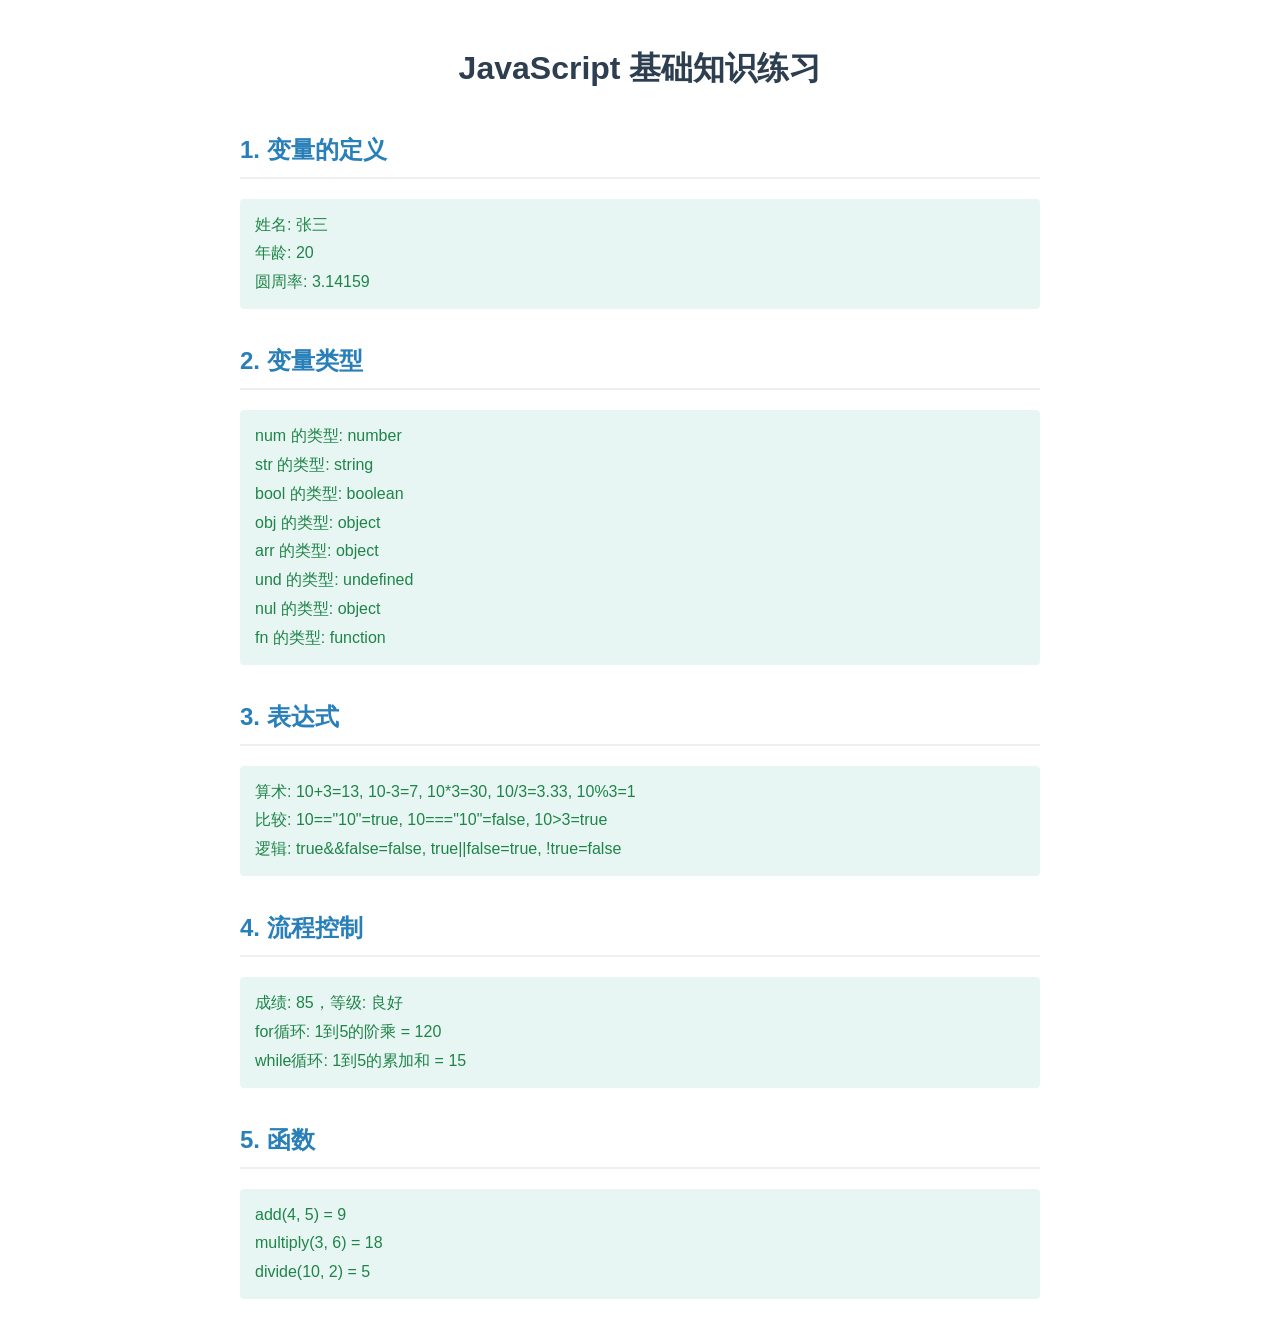
==== commit 2a0542a0: "简化JS基础练习页面，直接展示基础代码与运行结果" ====
--- a/js-basics/index.html
+++ b/js-basics/index.html
@@ -2,480 +2,178 @@
 <html lang="zh-CN">
 <head>
     <meta charset="UTF-8">
-    <meta name="viewport" content="width=device-width, initial-scale=1.0">
-    <title>JavaScript 基础知识练习</title>
+    <title>JavaScript 基础练习</title>
     <style>
-        * {
-            margin: 0;
-            padding: 0;
-            box-sizing: border-box;
-        }
-
         body {
-            font-family: 'Segoe UI', 'Microsoft YaHei', Arial, sans-serif;
-            background: linear-gradient(135deg, #667eea 0%, #764ba2 100%);
-            min-height: 100vh;
-            padding: 40px 20px;
+            font-family: "Microsoft YaHei", Arial, sans-serif;
+            max-width: 800px;
+            margin: 40px auto;
+            padding: 0 20px;
+            line-height: 1.8;
             color: #333;
         }
-
-        .container {
-            max-width: 900px;
-            margin: 0 auto;
+        h1 {
+            text-align: center;
+            color: #2c3e50;
         }
-
-        header {
-            text-align: center;
-            margin-bottom: 40px;
-            color: white;
+        h2 {
+            color: #2980b9;
+            border-bottom: 2px solid #ecf0f1;
+            padding-bottom: 6px;
+            margin-top: 30px;
         }
-
-        header h1 {
-            font-size: 2.5rem;
-            margin-bottom: 10px;
-            text-shadow: 2px 2px 4px rgba(0,0,0,0.2);
+        pre {
+            background: #f8f9fa;
+            padding: 15px;
+            border-left: 4px solid #2980b9;
+            border-radius: 4px;
+            overflow-x: auto;
         }
-
-        header p {
-            font-size: 1.1rem;
-            opacity: 0.95;
-        }
-
-        .card {
-            background: rgba(255, 255, 255, 0.95);
-            border-radius: 16px;
-            padding: 28px;
-            margin-bottom: 24px;
-            box-shadow: 0 10px 40px rgba(0, 0, 0, 0.15);
-            backdrop-filter: blur(10px);
-            transition: transform 0.3s ease, box-shadow 0.3s ease;
-        }
-
-        .card:hover {
-            transform: translateY(-4px);
-            box-shadow: 0 16px 50px rgba(0, 0, 0, 0.2);
-        }
-
-        .card h2 {
-            color: #764ba2;
-            font-size: 1.4rem;
-            margin-bottom: 16px;
-            display: flex;
-            align-items: center;
-            gap: 10px;
-        }
-
-        .card h2::before {
-            content: '';
-            display: inline-block;
-            width: 6px;
-            height: 24px;
-            background: linear-gradient(180deg, #667eea, #764ba2);
-            border-radius: 3px;
-        }
-
-        .card > p {
-            color: #555;
-            margin-bottom: 16px;
-            line-height: 1.7;
-        }
-
-        .code-block {
-            background: #1e1e2e;
-            color: #cdd6f4;
-            padding: 18px 20px;
-            border-radius: 12px;
-            font-family: 'Consolas', 'Monaco', monospace;
-            font-size: 0.9rem;
-            line-height: 1.7;
-            overflow-x: auto;
-            margin-bottom: 16px;
-            border: 1px solid #313244;
-        }
-
-        .code-block .kw { color: #cba6f7; }   /* keyword */
-        .code-block .str { color: #a6e3a1; }  /* string */
-        .code-block .num { color: #fab387; }  /* number */
-        .code-block .cm { color: #6c7086; font-style: italic; } /* comment */
-        .code-block .fn { color: #89b4fa; }   /* function */
-        .code-block .op { color: #f38ba8; }   /* operator */
-
-        pre {
-            margin: 0;
-            white-space: pre-wrap;
-            word-wrap: break-word;
-        }
-
-        .output {
-            background: #313244;
-            color: #a6e3a1;
-            padding: 14px 18px;
-            border-radius: 10px;
-            font-family: 'Consolas', 'Monaco', monospace;
-            font-size: 0.9rem;
-            white-space: pre-wrap;
-            line-height: 1.6;
-            min-height: 50px;
-            border-left: 4px solid #a6e3a1;
-        }
-
-        .output-label {
-            font-size: 0.8rem;
-            color: #764ba2;
-            font-weight: 600;
-            margin-bottom: 6px;
-            text-transform: uppercase;
-            letter-spacing: 1px;
-        }
-
-        footer {
-            text-align: center;
-            color: rgba(255,255,255,0.8);
-            margin-top: 20px;
-            font-size: 0.9rem;
-        }
-
-        @media (max-width: 600px) {
-            header h1 {
-                font-size: 1.8rem;
-            }
-            .card {
-                padding: 20px;
-            }
+        .result {
+            background: #e8f6f3;
+            padding: 12px 15px;
+            border-radius: 4px;
+            margin-top: 10px;
+            color: #1e8449;
         }
     </style>
 </head>
 <body>
-    <div class="container">
-        <header>
-            <h1>JavaScript 基础知识练习</h1>
-            <p>手写的 JS 代码与运行结果展示 — 请同时打开浏览器控制台（F12）查看输出</p>
-        </header>
+    <h1>JavaScript 基础知识练习</h1>
 
-        <!-- 1. 变量的定义 -->
-        <div class="card">
-            <h2>1. 变量的定义</h2>
-            <p>练习 <code>var</code>、<code>let</code>、<code>const</code> 的声明方式与作用域差异。</p>
+    <h2>1. 变量的定义</h2>
+    <div class="result" id="r1"></div>
 
-            <div class="code-block">
-<pre><span class="cm">// 变量的定义</span>
-<span class="kw">var</span> a <span class="op">=</span> <span class="num">10</span>;
-<span class="kw">var</span> a <span class="op">=</span> <span class="num">20</span>;          <span class="cm">// var 允许重复声明</span>
-console.<span class="fn">log</span>(<span class="str">"var a:"</span>, a);
+    <h2>2. 变量类型</h2>
+    <div class="result" id="r2"></div>
 
-<span class="kw">let</span> b <span class="op">=</span> <span class="num">30</span>;
-b <span class="op">=</span> <span class="num">40</span>;              <span class="cm">// let 允许重新赋值，但不允许重复声明</span>
-console.<span class="fn">log</span>(<span class="str">"let b:"</span>, b);
+    <h2>3. 表达式</h2>
+    <div class="result" id="r3"></div>
 
-<span class="kw">const</span> c <span class="op">=</span> <span class="num">50</span>;        <span class="cm">// const 声明常量，必须初始化</span>
-console.<span class="fn">log</span>(<span class="str">"const c:"</span>, c);
+    <h2>4. 流程控制</h2>
+    <div class="result" id="r4"></div>
 
-<span class="kw">if</span> (<span class="kw">true</span>) {
-    <span class="kw">var</span> x <span class="op">=</span> <span class="str">"var 在块级外可访问"</span>;
-    <span class="kw">let</span> y <span class="op">=</span> <span class="str">"let 只在块级内可访问"</span>;
-    <span class="kw">const</span> z <span class="op">=</span> <span class="str">"const 只在块级内可访问"</span>;
-    console.<span class="fn">log</span>(y);
-    console.<span class="fn">log</span>(z);
-}
-console.<span class="fn">log</span>(<span class="str">"if 块外访问 var x:"</span>, x);</pre>
-            </div>
-
-            <div class="output-label">▶ 运行结果</div>
-            <div class="output" id="output-variables"></div>
-        </div>
-
-        <!-- 2. 变量类型 -->
-        <div class="card">
-            <h2>2. 变量类型</h2>
-            <p>使用 <code>typeof</code> 操作符识别 JavaScript 中的各种数据类型。</p>
-
-            <div class="code-block">
-<pre><span class="cm">// 变量类型</span>
-<span class="kw">var</span> num <span class="op">=</span> <span class="num">42</span>;
-<span class="kw">var</span> pi <span class="op">=</span> <span class="num">3.14</span>;
-<span class="kw">var</span> str <span class="op">=</span> <span class="str">"Hello JS"</span>;
-<span class="kw">var</span> flag <span class="op">=</span> <span class="kw">true</span>;
-<span class="kw">var</span> undef;
-<span class="kw">var</span> empty <span class="op">=</span> <span class="kw">null</span>;
-<span class="kw">var</span> obj <span class="op">=</span> { name: <span class="str">"Alice"</span> };
-<span class="kw">var</span> arr <span class="op">=</span> [<span class="num">1</span>, <span class="num">2</span>, <span class="num">3</span>];
-<span class="kw">var</span> fn <span class="op">=</span> <span class="kw">function</span>() {};
-
-console.<span class="fn">log</span>(<span class="str">"typeof num:"</span>, <span class="kw">typeof</span> num);
-console.<span class="fn">log</span>(<span class="str">"typeof pi:"</span>, <span class="kw">typeof</span> pi);
-console.<span class="fn">log</span>(<span class="str">"typeof str:"</span>, <span class="kw">typeof</span> str);
-console.<span class="fn">log</span>(<span class="str">"typeof flag:"</span>, <span class="kw">typeof</span> flag);
-console.<span class="fn">log</span>(<span class="str">"typeof undef:"</span>, <span class="kw">typeof</span> undef);
-console.<span class="fn">log</span>(<span class="str">"typeof empty:"</span>, <span class="kw">typeof</span> empty);
-console.<span class="fn">log</span>(<span class="str">"typeof obj:"</span>, <span class="kw">typeof</span> obj);
-console.<span class="fn">log</span>(<span class="str">"typeof arr:"</span>, <span class="kw">typeof</span> arr);
-console.<span class="fn">log</span>(<span class="str">"typeof fn:"</span>, <span class="kw">typeof</span> fn);</pre>
-            </div>
-
-            <div class="output-label">▶ 运行结果</div>
-            <div class="output" id="output-types"></div>
-        </div>
-
-        <!-- 3. 表达式 -->
-        <div class="card">
-            <h2>3. 表达式</h2>
-            <p>练习算术表达式、比较表达式和逻辑表达式。</p>
-
-            <div class="code-block">
-<pre><span class="cm">// 表达式</span>
-<span class="cm">// 算术表达式</span>
-<span class="kw">var</span> sum <span class="op">=</span> <span class="num">10</span> <span class="op">+</span> <span class="num">5</span>;
-<span class="kw">var</span> diff <span class="op">=</span> <span class="num">10</span> <span class="op">-</span> <span class="num">5</span>;
-<span class="kw">var</span> product <span class="op">=</span> <span class="num">10</span> <span class="op">*</span> <span class="num">5</span>;
-<span class="kw">var</span> quotient <span class="op">=</span> <span class="num">10</span> <span class="op">/</span> <span class="num">3</span>;
-<span class="kw">var</span> remainder <span class="op">=</span> <span class="num">10</span> <span class="op">%</span> <span class="num">3</span>;
-<span class="kw">var</span> power <span class="op">=</span> <span class="num">2</span> <span class="op">**</span> <span class="num">4</span>;
-
-console.<span class="fn">log</span>(<span class="str">"算术:"</span>, sum, diff, product, quotient, remainder, power);
-
-<span class="cm">// 比较表达式</span>
-console.<span class="fn">log</span>(<span class="num">5</span> <span class="op">==</span> <span class="str">"5"</span>);   <span class="cm">// true，值相等</span>
-console.<span class="fn">log</span>(<span class="num">5</span> <span class="op">===</span> <span class="str">"5"</span>); <span class="cm">// false，类型不同</span>
-console.<span class="fn">log</span>(<span class="num">10</span> <span class="op">></span> <span class="num">3</span>);
-console.<span class="fn">log</span>(<span class="num">10</span> <span class="op"><=</span> <span class="num">3</span>);
-
-<span class="cm">// 逻辑表达式</span>
-console.<span class="fn">log</span>(<span class="kw">true</span> <span class="op">&&</span> <span class="kw">false</span>);
-console.<span class="fn">log</span>(<span class="kw">true</span> <span class="op">||</span> <span class="kw">false</span>);
-console.<span class="fn">log</span>(<span class="op">!</span><span class="kw">true</span>);</pre>
-            </div>
-
-            <div class="output-label">▶ 运行结果</div>
-            <div class="output" id="output-expressions"></div>
-        </div>
-
-        <!-- 4. 流程控制 -->
-        <div class="card">
-            <h2>4. 流程控制</h2>
-            <p>练习 <code>if/else</code> 条件判断、<code>for</code> 循环与 <code>while</code> 循环。</p>
-
-            <div class="code-block">
-<pre><span class="cm">// 流程控制</span>
-<span class="cm">// if/else 条件判断</span>
-<span class="kw">var</span> score <span class="op">=</span> <span class="num">85</span>;
-<span class="kw">var</span> grade;
-
-<span class="kw">if</span> (score <span class="op">>=</span> <span class="num">90</span>) {
-    grade <span class="op">=</span> <span class="str">"A（优秀）"</span>;
-} <span class="kw">else if</span> (score <span class="op">>=</span> <span class="num">80</span>) {
-    grade <span class="op">=</span> <span class="str">"B（良好）"</span>;
-} <span class="kw">else if</span> (score <span class="op">>=</span> <span class="num">60</span>) {
-    grade <span class="op">=</span> <span class="str">"C（及格）"</span>;
-} <span class="kw">else</span> {
-    grade <span class="op">=</span> <span class="str">"D（不及格）"</span>;
-}
-console.<span class="fn">log</span>(<span class="str">"成绩等级:"</span>, grade);
-
-<span class="cm">// for 循环：1到5的阶乘</span>
-<span class="kw">var</span> factorial <span class="op">=</span> <span class="num">1</span>;
-<span class="kw">for</span> (<span class="kw">var</span> i <span class="op">=</span> <span class="num">1</span>; i <span class="op"><=</span> <span class="num">5</span>; i<span class="op">++</span>) {
-    factorial <span class="op">*=</span> i;
-}
-console.<span class="fn">log</span>(<span class="str">"for 循环阶乘(1~5):"</span>, factorial);
-
-<span class="cm">// while 循环：累加到不小于10</span>
-<span class="kw">var</span> sum <span class="op">=</span> <span class="num">0</span>;
-<span class="kw">var</span> n <span class="op">=</span> <span class="num">1</span>;
-<span class="kw">while</span> (sum <span class="op"><</span> <span class="num">10</span>) {
-    sum <span class="op">+=</span> n;
-    n<span class="op">++</span>;
-}
-console.<span class="fn">log</span>(<span class="str">"while 循环累加结果:"</span>, sum);</pre>
-            </div>
-
-            <div class="output-label">▶ 运行结果</div>
-            <div class="output" id="output-control"></div>
-        </div>
-
-        <!-- 5. 函数 -->
-        <div class="card">
-            <h2>5. 函数</h2>
-            <p>练习函数声明、函数表达式、箭头函数以及回调函数。</p>
-
-            <div class="code-block">
-<pre><span class="cm">// 函数</span>
-<span class="cm">// 函数声明</span>
-<span class="kw">function</span> <span class="fn">add</span>(a, b) {
-    <span class="kw">return</span> a <span class="op">+</span> b;
-}
-console.<span class="fn">log</span>(<span class="str">"函数声明 add(3,4):"</span>, add(<span class="num">3</span>, <span class="num">4</span>));
-
-<span class="cm">// 函数表达式</span>
-<span class="kw">var</span> multiply <span class="op">=</span> <span class="kw">function</span>(a, b) {
-    <span class="kw">return</span> a <span class="op">*</span> b;
-};
-console.<span class="fn">log</span>(<span class="str">"函数表达式 multiply(5,6):"</span>, multiply(<span class="num">5</span>, <span class="num">6</span>));
-
-<span class="cm">// 箭头函数</span>
-<span class="kw">var</span> divide <span class="op">=</span> (a, b) <span class="op">=></span> a <span class="op">/</span> b;
-console.<span class="fn">log</span>(<span class="str">"箭头函数 divide(20,4):"</span>, divide(<span class="num">20</span>, <span class="num">4</span>));
-
-<span class="cm">// 回调函数</span>
-<span class="kw">function</span> <span class="fn">operate</span>(a, b, callback) {
-    <span class="kw">return</span> callback(a, b);
-}
-<span class="kw">var</span> result <span class="op">=</span> operate(<span class="num">10</span>, <span class="num">3</span>, <span class="kw">function</span>(x, y) {
-    <span class="kw">return</span> x <span class="op">-</span> y;
-});
-console.<span class="fn">log</span>(<span class="str">"回调函数 operate(10,3,减法):"</span>, result);</pre>
-            </div>
-
-            <div class="output-label">▶ 运行结果</div>
-            <div class="output" id="output-functions"></div>
-        </div>
-
-        <footer>
-            <p>© JavaScript Basics Practice | 所有作业统一推送到 GitHub 仓库</p>
-        </footer>
-    </div>
+    <h2>5. 函数</h2>
+    <div class="result" id="r5"></div>
 
     <script>
         // ====================
-        // 页面加载时自动执行所有练习
+        // 1. 变量的定义
         // ====================
-        (function() {
-            // 1. 变量的定义
-            var output1 = "";
-            var a = 10;
-            var a = 20;
-            output1 += "var a = " + a + "\n";
-            console.log("var a:", a);
+        var name = "张三";
+        let age = 20;
+        const pi = 3.14159;
 
-            let b = 30;
-            b = 40;
-            output1 += "let b = " + b + "\n";
-            console.log("let b:", b);
+        var msg1 = "姓名: " + name + "<br>";
+        msg1 += "年龄: " + age + "<br>";
+        msg1 += "圆周率: " + pi;
+        document.getElementById("r1").innerHTML = msg1;
+        console.log("变量定义:", name, age, pi);
 
-            const c = 50;
-            output1 += "const c = " + c + "\n";
-            console.log("const c:", c);
+        // ====================
+        // 2. 变量类型
+        // ====================
+        var num = 100;
+        var str = "Hello";
+        var bool = true;
+        var obj = { x: 1, y: 2 };
+        var arr = [1, 2, 3];
+        var und;
+        var nul = null;
+        var fn = function() {};
 
-            if (true) {
-                var x = "var 在块级外可访问";
-                let y = "let 只在块级内可访问";
-                const z = "const 只在块级内可访问";
-                console.log(y);
-                console.log(z);
-            }
-            output1 += "if 块外访问 var x: " + x + "\n";
-            console.log("if 块外访问 var x:", x);
-            document.getElementById("output-variables").textContent = output1;
+        var msg2 = "";
+        msg2 += "num 的类型: " + typeof num + "<br>";
+        msg2 += "str 的类型: " + typeof str + "<br>";
+        msg2 += "bool 的类型: " + typeof bool + "<br>";
+        msg2 += "obj 的类型: " + typeof obj + "<br>";
+        msg2 += "arr 的类型: " + typeof arr + "<br>";
+        msg2 += "und 的类型: " + typeof und + "<br>";
+        msg2 += "nul 的类型: " + typeof nul + "<br>";
+        msg2 += "fn 的类型: " + typeof fn;
+        document.getElementById("r2").innerHTML = msg2;
+        console.log("变量类型:", typeof num, typeof str, typeof bool, typeof obj, typeof arr, typeof und, typeof nul, typeof fn);
 
-            // 2. 变量类型
-            var output2 = "";
-            var values = [
-                { name: "num", val: 42 },
-                { name: "pi", val: 3.14 },
-                { name: "str", val: "Hello JS" },
-                { name: "flag", val: true },
-                { name: "undef", val: undefined },
-                { name: "empty", val: null },
-                { name: "obj", val: { name: "Alice" } },
-                { name: "arr", val: [1, 2, 3] },
-                { name: "fn", val: function() {} }
-            ];
-            for (var i = 0; i < values.length; i++) {
-                var item = values[i];
-                var line = "typeof " + item.name + ": " + typeof item.val;
-                output2 += line + "\n";
-                console.log(line);
-            }
-            document.getElementById("output-types").textContent = output2;
+        // ====================
+        // 3. 表达式
+        // ====================
+        var a = 10, b = 3;
+        var sum = a + b;
+        var diff = a - b;
+        var prod = a * b;
+        var quot = a / b;
+        var rem = a % b;
 
-            // 3. 表达式
-            var output3 = "";
-            var sum = 10 + 5;
-            var diff = 10 - 5;
-            var product = 10 * 5;
-            var quotient = 10 / 3;
-            var remainder = 10 % 3;
-            var power = 2 ** 4;
-            output3 += "算术: 10+5=" + sum + ", 10-5=" + diff + ", 10*5=" + product + ", 10/3=" + quotient.toFixed(2) + ", 10%3=" + remainder + ", 2**4=" + power + "\n";
-            console.log("算术表达式:", sum, diff, product, quotient, remainder, power);
+        var eq1 = (a == "10");
+        var eq2 = (a === "10");
+        var gt = (a > b);
 
-            var eq = 5 == "5";
-            var seq = 5 === "5";
-            var gt = 10 > 3;
-            var lte = 10 <= 3;
-            output3 += "比较: 5==\"5\"=" + eq + ", 5===\"5\"=" + seq + ", 10>3=" + gt + ", 10<=3=" + lte + "\n";
-            console.log("比较表达式:", eq, seq, gt, lte);
+        var logic1 = (true && false);
+        var logic2 = (true || false);
+        var logic3 = !true;
 
-            var andResult = (true && false);
-            var orResult = (true || false);
-            var notResult = !true;
-            output3 += "逻辑: true&&false=" + andResult + ", true||false=" + orResult + ", !true=" + notResult + "\n";
-            console.log("逻辑表达式:", andResult, orResult, notResult);
-            document.getElementById("output-expressions").textContent = output3;
+        var msg3 = "";
+        msg3 += "算术: " + a + "+" + b + "=" + sum + ", " + a + "-" + b + "=" + diff + ", " + a + "*" + b + "=" + prod + ", " + a + "/" + b + "=" + quot.toFixed(2) + ", " + a + "%" + b + "=" + rem + "<br>";
+        msg3 += "比较: " + a + "==\"10\"=" + eq1 + ", " + a + "===\"10\"=" + eq2 + ", " + a + ">" + b + "=" + gt + "<br>";
+        msg3 += "逻辑: true&&false=" + logic1 + ", true||false=" + logic2 + ", !true=" + logic3;
+        document.getElementById("r3").innerHTML = msg3;
+        console.log("表达式:", sum, diff, prod, quot, rem, eq1, eq2, gt, logic1, logic2, logic3);
 
-            // 4. 流程控制
-            var output4 = "";
-            var score = 85;
-            var grade;
-            if (score >= 90) {
-                grade = "A（优秀）";
-            } else if (score >= 80) {
-                grade = "B（良好）";
-            } else if (score >= 60) {
-                grade = "C（及格）";
-            } else {
-                grade = "D（不及格）";
-            }
-            output4 += "成绩: " + score + " => 等级: " + grade + "\n";
-            console.log("成绩等级:", grade);
+        // ====================
+        // 4. 流程控制
+        // ====================
+        var score = 85;
+        var level = "";
 
-            var factorial = 1;
-            for (var j = 1; j <= 5; j++) {
-                factorial *= j;
-            }
-            output4 += "for 循环阶乘(1~5): " + factorial + "\n";
-            console.log("for 循环阶乘:", factorial);
+        if (score >= 90) {
+            level = "优秀";
+        } else if (score >= 80) {
+            level = "良好";
+        } else if (score >= 60) {
+            level = "及格";
+        } else {
+            level = "不及格";
+        }
 
-            var sum2 = 0;
-            var n = 1;
-            while (sum2 < 10) {
-                sum2 += n;
-                n++;
-            }
-            output4 += "while 循环累加结果: " + sum2 + "\n";
-            console.log("while 循环累加:", sum2);
-            document.getElementById("output-control").textContent = output4;
+        var msg4 = "成绩: " + score + "，等级: " + level + "<br>";
 
-            // 5. 函数
-            var output5 = "";
-            function add(a, b) {
-                return a + b;
-            }
-            var r1 = add(3, 4);
-            output5 += "函数声明 add(3,4) = " + r1 + "\n";
-            console.log("函数声明:", r1);
+        var factorial = 1;
+        for (var i = 1; i <= 5; i++) {
+            factorial = factorial * i;
+        }
+        msg4 += "for循环: 1到5的阶乘 = " + factorial + "<br>";
 
-            var multiply = function(a, b) {
-                return a * b;
-            };
-            var r2 = multiply(5, 6);
-            output5 += "函数表达式 multiply(5,6) = " + r2 + "\n";
-            console.log("函数表达式:", r2);
+        var count = 1;
+        var total = 0;
+        while (count <= 5) {
+            total = total + count;
+            count++;
+        }
+        msg4 += "while循环: 1到5的累加和 = " + total;
+        document.getElementById("r4").innerHTML = msg4;
+        console.log("流程控制:", level, factorial, total);
 
-            var divide = (a, b) => a / b;
-            var r3 = divide(20, 4);
-            output5 += "箭头函数 divide(20,4) = " + r3 + "\n";
-            console.log("箭头函数:", r3);
+        // ====================
+        // 5. 函数
+        // ====================
+        function add(x, y) {
+            return x + y;
+        }
 
-            function operate(a, b, callback) {
-                return callback(a, b);
-            }
-            var r4 = operate(10, 3, function(x, y) {
-                return x - y;
-            });
-            output5 += "回调函数 operate(10,3,减法) = " + r4 + "\n";
-            console.log("回调函数:", r4);
-            document.getElementById("output-functions").textContent = output5;
-        })();
+        var multiply = function(x, y) {
+            return x * y;
+        };
+
+        var divide = function(x, y) {
+            return x / y;
+        };
+
+        var msg5 = "";
+        msg5 += "add(4, 5) = " + add(4, 5) + "<br>";
+        msg5 += "multiply(3, 6) = " + multiply(3, 6) + "<br>";
+        msg5 += "divide(10, 2) = " + divide(10, 2);
+        document.getElementById("r5").innerHTML = msg5;
+        console.log("函数:", add(4, 5), multiply(3, 6), divide(10, 2));
     </script>
 </body>
 </html>
